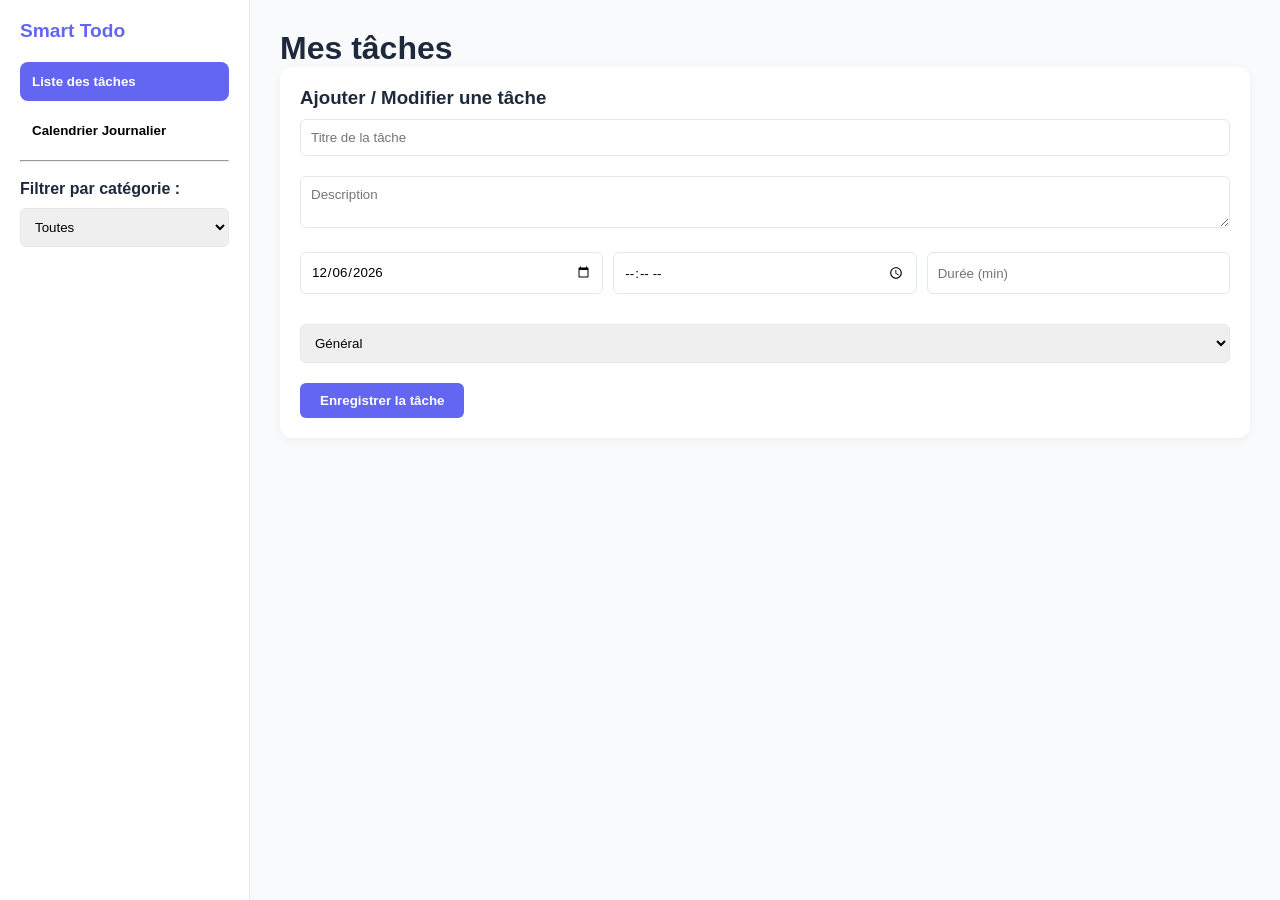
==== iconique-main/version_A_final/index.html @ 950bfd56 "Initial commit" ====
<!doctype html>
<html lang="fr">
  <head>
    <meta charset="UTF-8" />
    <meta name="viewport" content="width=device-width, initial-scale=1.0" />
    <title>Focus Planner - Prototype A</title>
    <link rel="stylesheet" href="style.css" />
  </head>
  <body>
    <aside class="sidebar">
      <h2>Smart Todo</h2>
      <button
        class="nav-btn active"
        id="btn-list"
        onclick="showView('task-list')"
      >
        Liste des tâches
      </button>
      <button class="nav-btn" id="btn-cal" onclick="showView('calendar-view')">
        Calendrier Journalier
      </button>
      <hr />
      <br />
      <div id="category-filter">
        <p><strong>Filtrer par catégorie :</strong></p>
        <select id="filter-cat" onchange="renderAll()">
          <option value="all">Toutes</option>
        </select>
      </div>
    </aside>

    <main class="main-content">
      <div id="task-list" class="view active">
        <h1>Mes tâches</h1>
        <div class="card">
          <h3>Ajouter / Modifier une tâche</h3>
          <input type="hidden" id="task-id" />
          <input type="text" id="task-title" placeholder="Titre de la tâche" />
          <textarea id="task-desc" placeholder="Description"></textarea>
          <div class="form-row">
            <input type="date" id="task-date" />
            <input type="time" id="task-start" />
            <input
              type="number"
              id="task-duration"
              placeholder="Durée (min)"
              min="15"
            />
          </div>
          <div class="category-group">
            <select
              id="task-cat-select"
              onchange="checkNewCategory(this.value)"
            >
              <option value="Général">Général</option>
              <option value="NEW">+ Nouvelle catégorie...</option>
            </select>
            <input
              type="text"
              id="task-cat-new"
              placeholder="Nom de la nouvelle catégorie"
              style="display: none"
            />
          </div>
          <button class="btn" onclick="saveTask()">Enregistrer la tâche</button>
        </div>
        <div id="list-container"></div>
      </div>

      <div id="calendar-view" class="view">
        <div class="calendar-header">
          <h1>Planning du jour</h1>
          <input type="date" id="calendar-date-picker" onchange="renderAll()" />
        </div>
        <div class="calendar-container" id="calendar-grid"></div>
      </div>
    </main>

    <div id="focus-overlay">
      <div id="focus-curtain"></div>
      <div id="focus-handle"><span>⟷</span></div>
      <div id="focus-content">
        <h2 id="focus-task-title">Tâche en cours</h2>
        <div id="timer-display">00:00</div>
        <button
          class="btn"
          onclick="closeFocus()"
          style="z-index: 1001; position: relative"
        >
          Quitter le Focus
        </button>
      </div>
    </div>

    <script src="script.js"></script>
  </body>
</html>
---- iconique-main/version_A_final/style.css ----
:root {
  --primary: #6366f1;
  --bg: #f8fafc;
  --text: #1e293b;
  --border: #e2e8f0;
}

* {
  margin: 0;
  padding: 0;
  box-sizing: border-box;
  font-family: "Segoe UI", sans-serif;
}

body {
  background: var(--bg);
  color: var(--text);
  display: flex;
  height: 100vh;
}

/* Sidebar */
.sidebar {
  width: 250px;
  background: white;
  border-right: 1px solid var(--border);
  padding: 20px;
  flex-shrink: 0;
}
.sidebar h2 {
  margin-bottom: 20px;
  font-size: 1.2rem;
  color: var(--primary);
}
.nav-btn {
  width: 100%;
  padding: 12px;
  margin-bottom: 10px;
  border: none;
  border-radius: 8px;
  cursor: pointer;
  text-align: left;
  background: none;
  font-weight: bold;
  transition: 0.3s;
}
.nav-btn.active {
  background: var(--primary);
  color: white;
}
.nav-btn:hover:not(.active) {
  background: #f0f0f0;
}

/* Main Content */
.main-content {
  flex: 1;
  padding: 30px;
  overflow-y: auto;
}
.view {
  display: none;
}
.view.active {
  display: block;
}

/* Cards & Inputs */
.card {
  background: white;
  padding: 20px;
  border-radius: 12px;
  box-shadow: 0 2px 10px rgba(0, 0, 0, 0.05);
  margin-bottom: 20px;
}
.form-row {
  display: flex;
  gap: 10px;
}
input,
select,
textarea {
  width: 100%;
  padding: 10px;
  margin: 10px 0;
  border: 1px solid var(--border);
  border-radius: 6px;
}
.btn {
  background: var(--primary);
  color: white;
  border: none;
  padding: 10px 20px;
  border-radius: 6px;
  cursor: pointer;
  font-weight: bold;
}

/* Tâches */
.task-item {
  border-left: 5px solid var(--primary);
  display: flex;
  justify-content: space-between;
  align-items: flex-start;
}
.task-main {
  flex: 1;
  min-width: 0;
}
.task-actions {
  display: flex;
  gap: 8px;
  align-self: flex-start;
}
.done {
  opacity: 0.5;
  text-decoration: line-through;
}
.subtask-item {
  margin: 5px 0;
  font-size: 0.9rem;
}
.subtask-row {
  display: grid;
  grid-template-columns: auto 1fr auto;
  align-items: center;
  gap: 8px;
  margin: 5px 0;
}
.subtask-check {
  width: auto;
  margin: 0;
}
.subtask-text {
  min-width: 0;
}
.subtask-delete {
  border: none;
  background: none;
  cursor: pointer;
  color: #94a3b8;
  padding: 0;
}
.buffer-box {
  margin: 12px 0;
  padding: 14px;
  border: 1px solid var(--border);
  border-radius: 12px;
}
.buffer-toggle {
  background: none;
  border: none;
  padding: 0;
  cursor: pointer;
  color: #64748b;
  margin: 8px 0 12px;
  font-size: 0.95rem;
}
.buffer-toggle.open {
  margin-top: 0;
}
.buffer-summary {
  color: #64748b;
  margin-bottom: 12px;
}
.buffer-grid {
  display: flex;
  gap: 16px;
}
.buffer-grid > div {
  flex: 1;
}
.buffer-grid label {
  display: block;
  margin-bottom: 6px;
  font-weight: 600;
}
.buffer-quick-title {
  margin: 6px 0 10px;
  font-weight: 600;
}
.buffer-quick {
  display: flex;
  gap: 10px;
  flex-wrap: wrap;
}
.buffer-quick button {
  background: white;
  border: 1px solid var(--border);
  border-radius: 12px;
  padding: 10px 14px;
  cursor: pointer;
}

/* Calendrier */
.calendar-header {
  display: flex;
  justify-content: space-between;
  align-items: center;
  margin-bottom: 20px;
}
.calendar-container {
  position: relative;
  height: 1200px;
  background: white;
  border: 1px solid var(--border);
  border-radius: 8px;
}
.hour-row {
  height: 50px;
  border-bottom: 1px solid #f1f5f9;
  padding-left: 10px;
  font-size: 0.75rem;
  color: #94a3b8;
}

.task-rect {
  position: absolute;
  background: #eef2ff;
  border: 2px solid var(--primary);
  border-radius: 8px;
  color: var(--primary);
  padding: 8px;
  font-size: 0.8rem;
  cursor: move;
  overflow: hidden;
  z-index: 10;
}
.resizer {
  position: absolute;
  bottom: 0;
  left: 0;
  right: 0;
  height: 8px;
  cursor: ns-resize;
  background: rgba(99, 102, 241, 0.1);
}

/* Focus Overlay */
#focus-overlay {
  position: fixed;
  inset: 0;
  background: #0f172a;
  color: white;
  display: none;
  flex-direction: column;
  align-items: center;
  justify-content: center;
  z-index: 1000;
}
#timer-display {
  font-size: 10rem;
  font-weight: 800;
  font-variant-numeric: tabular-nums;
}

/* Gestion des catégories */
.category-group {
  margin: 10px 0;
}

/* Focus Mode avec Rideau */
#focus-overlay {
  position: fixed;
  inset: 0;
  background: #f0f0f0; /* Fond clair */
  display: none;
  flex-direction: column;
  align-items: center;
  justify-content: center;
  z-index: 1000;
  overflow: hidden;
}

#focus-content {
  z-index: 1005;
  text-align: center;
  pointer-events: auto; /* <--- IMPORTANT pour que le bouton soit cliquable */
}
#focus-content h2,
#focus-content #timer-display {
  color: #1e293b;
  text-shadow: 0 0 10px rgba(255, 255, 255, 0.5);
}

#focus-curtain {
  position: absolute;
  top: 0;
  left: 0;
  width: 100%;
  height: 0%; /* Augmente avec le temps */
  background: #6366f1;
  transition: background-color 0.5s ease;
  z-index: 1000;
}

#focus-handle {
  position: absolute;
  top: 0;
  left: 0;
  width: 100%;
  height: 40px;
  background: rgba(0, 0, 0, 0.1);
  border-top: 2px solid rgba(255, 255, 255, 0.5);
  cursor: ns-resize;
  z-index: 1010;
  display: flex;
  align-items: center;
  justify-content: center;
  color: white;
}

@media (max-width: 720px) {
  .buffer-grid {
    flex-direction: column;
    gap: 10px;
  }
}
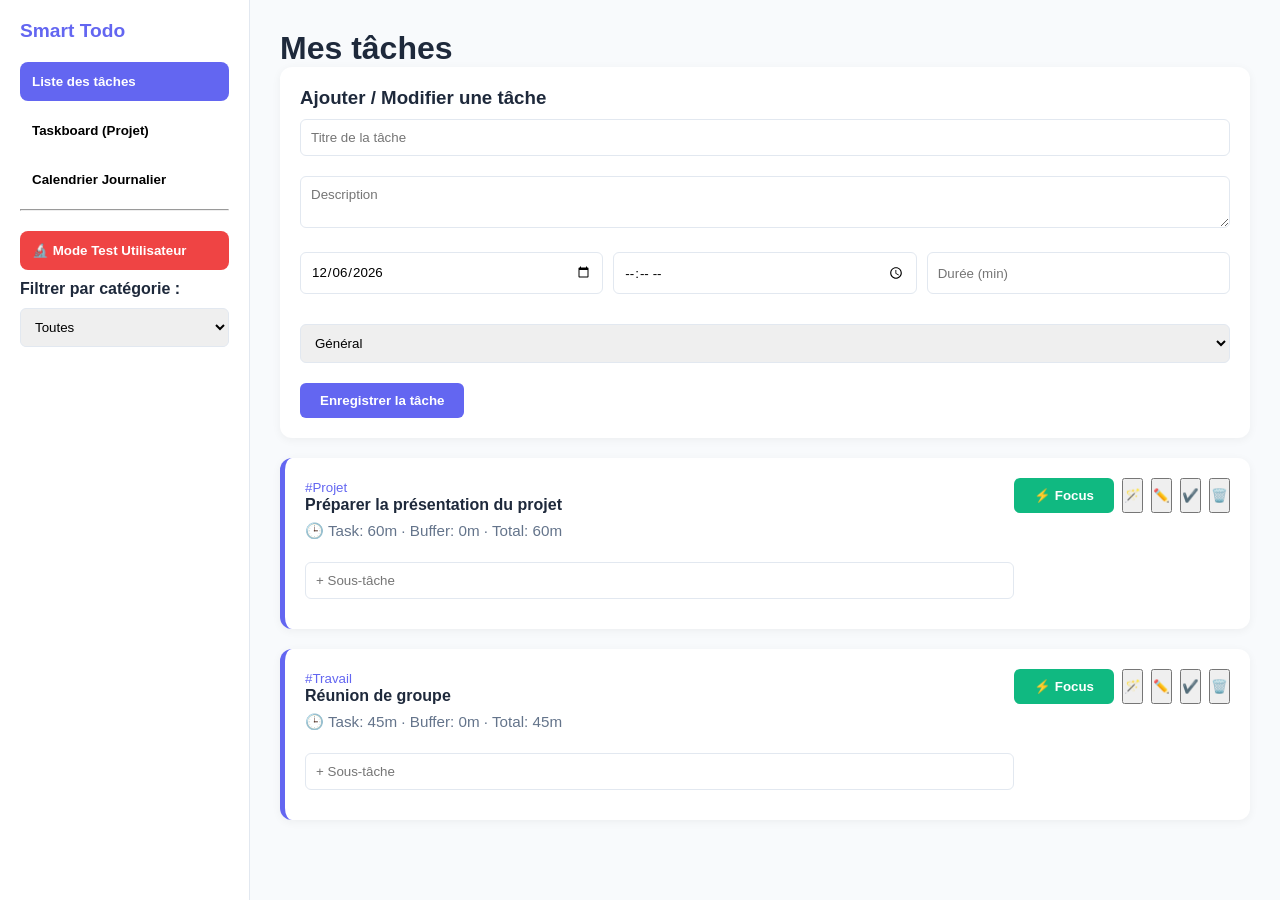
==== commit ed201ad3: "Ajout du prototype testable pour l'étude utilisateur" ====
--- a/iconique-main/version_A_final/index.html
+++ b/iconique-main/version_A_final/index.html
@@ -3,8 +3,9 @@
   <head>
     <meta charset="UTF-8" />
     <meta name="viewport" content="width=device-width, initial-scale=1.0" />
-    <title>Focus Planner - Prototype A</title>
+    <title>Focus Planner - Prototype A (Étude Utilisateur)</title>
     <link rel="stylesheet" href="style.css" />
+    <script src="data.js"></script>
   </head>
   <body>
     <aside class="sidebar">
@@ -16,10 +17,16 @@
       >
         Liste des tâches
       </button>
+      <button class="nav-btn" id="btn-board" onclick="showView('task-board')">
+        Taskboard (Projet)
+      </button>
       <button class="nav-btn" id="btn-cal" onclick="showView('calendar-view')">
         Calendrier Journalier
       </button>
       <hr />
+      <button class="nav-btn" style="background:#ef4444; color:white; margin-top:20px;" onclick="document.getElementById('user-test-panel').style.display='block'">
+        🔬 Mode Test Utilisateur
+      </button>
       <br />
       <div id="category-filter">
         <p><strong>Filtrer par catégorie :</strong></p>
@@ -66,7 +73,6 @@
         </div>
         <div id="list-container"></div>
       </div>
-
       <div id="calendar-view" class="view">
         <div class="calendar-header">
           <h1>Planning du jour</h1>
@@ -74,7 +80,58 @@
         </div>
         <div class="calendar-container" id="calendar-grid"></div>
       </div>
+
+      <div id="task-board" class="view">
+        <h1>Taskboard - Projet de groupe</h1>
+        <div class="board-columns">
+          <div class="board-column" id="col-todo">
+            <h3>À faire</h3>
+            <div class="col-content"></div>
+          </div>
+          <div class="board-column" id="col-inprog">
+            <h3>En cours</h3>
+            <div class="col-content"></div>
+          </div>
+          <div class="board-column" id="col-done">
+            <h3>Terminé</h3>
+            <div class="col-content"></div>
+          </div>
+        </div>
+      </div>
+
     </main>
+
+    <!-- Panneau Test Utilisateur -->
+    <div id="user-test-panel" style="display:none;" class="test-panel">
+      <div class="test-panel-header">
+        <h3>🔬 Étude Utilisateur</h3>
+        <button onclick="document.getElementById('user-test-panel').style.display='none'">X</button>
+      </div>
+      <div class="test-panel-body">
+        <label>Participant ID:</label>
+        <input type="text" id="test-participant" placeholder="Ex: P01">
+        <label>Scénario:</label>
+        <select id="test-scenario">
+          <option value="Scenario 1">Scénario 1 (Création & Calendrier)</option>
+          <option value="Scenario 2">Scénario 2 (Taskboard & Focus)</option>
+        </select>
+        <button class="btn" style="width:100%" onclick="startTest()">Démarrer Test</button>
+        
+        <div id="test-active-view" style="display:none; margin-top:15px; border-top:1px solid #ccc; padding-top:15px;">
+            <p><strong>Chronomètre:</strong> <span id="test-timer">00:00</span></p>
+            <p><strong>Clics:</strong> <span id="test-clicks">0</span></p>
+            <button class="btn" onclick="addTestStep()">✔️ Marquer étape réussie</button>
+            <button class="btn" style="background:#f59e0b" onclick="addTestError()">⚠️ Ajouter erreur</button>
+            <textarea id="test-comment" placeholder="Commentaire observateur..."></textarea>
+            <button class="btn" style="background:#ef4444" onclick="endTest(true)">🏁 Terminer (Succès)</button>
+            <button class="btn" style="background:#475569" onclick="endTest(false)">❌ Terminer (Échec)</button>
+        </div>
+        <div style="margin-top:20px; font-size:0.8rem; color:#666;">
+          <p>Scénario 1 : Créer tâche > Calendrier > Modifier durée.</p>
+          <p>Scénario 2 : Taskboard > t1 générer sous-tâches > t2 ajouter prépa > t1 mode focus (simulé).</p>
+        </div>
+      </div>
+    </div>
 
     <div id="focus-overlay">
       <div id="focus-curtain"></div>
@@ -82,12 +139,15 @@
       <div id="focus-content">
         <h2 id="focus-task-title">Tâche en cours</h2>
         <div id="timer-display">00:00</div>
+        
+        <label style="color:white; display:block; margin: 10px 0;"><input type="checkbox" id="simModeCheckbox"> Mode Simulation (30 min => 30 sec)</label>
+
         <button
           class="btn"
           onclick="closeFocus()"
           style="z-index: 1001; position: relative"
         >
-          Quitter le Focus
+          Valider et Terminer
         </button>
       </div>
     </div>
--- a/iconique-main/version_A_final/style.css
+++ b/iconique-main/version_A_final/style.css
@@ -317,3 +317,64 @@
   }
 }
 
+/* User Test Panel */
+.test-panel {
+  position: fixed;
+  bottom: 20px;
+  right: 20px;
+  width: 350px;
+  background: white;
+  border: 2px solid #ef4444;
+  border-radius: 12px;
+  box-shadow: 0 4px 15px rgba(0,0,0,0.2);
+  padding: 15px;
+  z-index: 9999;
+}
+.test-panel-header {
+  display: flex;
+  justify-content: space-between;
+  align-items: center;
+  color: #ef4444;
+  margin-bottom: 15px;
+}
+.test-panel-header button {
+  background: none; border: none; color: #666; cursor:pointer; font-weight: bold;
+}
+.test-panel-body label { display: block; margin-top: 10px; font-weight: bold; font-size: 0.9rem; }
+.test-panel-body input, .test-panel-body select, .test-panel-body textarea {
+  width: 100%; padding: 8px; margin-top: 5px; border-radius: 4px; border: 1px solid var(--border);
+}
+
+/* Taskboard */
+.board-columns {
+  display: flex;
+  gap: 20px;
+  margin-top: 20px;
+}
+.board-column {
+  flex: 1;
+  background: #f1f5f9;
+  border-radius: 8px;
+  padding: 15px;
+  min-height: 400px;
+}
+.board-column h3 {
+  text-align: center;
+  margin-bottom: 15px;
+  color: var(--primary);
+}
+.board-task {
+  background: white;
+  padding: 15px;
+  border-radius: 6px;
+  box-shadow: 0 2px 4px rgba(0,0,0,0.05);
+  margin-bottom: 10px;
+  cursor: pointer;
+  border-left: 5px solid var(--primary);
+}
+.board-task:hover {
+  transform: translateY(-2px);
+  box-shadow: 0 4px 8px rgba(0,0,0,0.1);
+}
+
+
